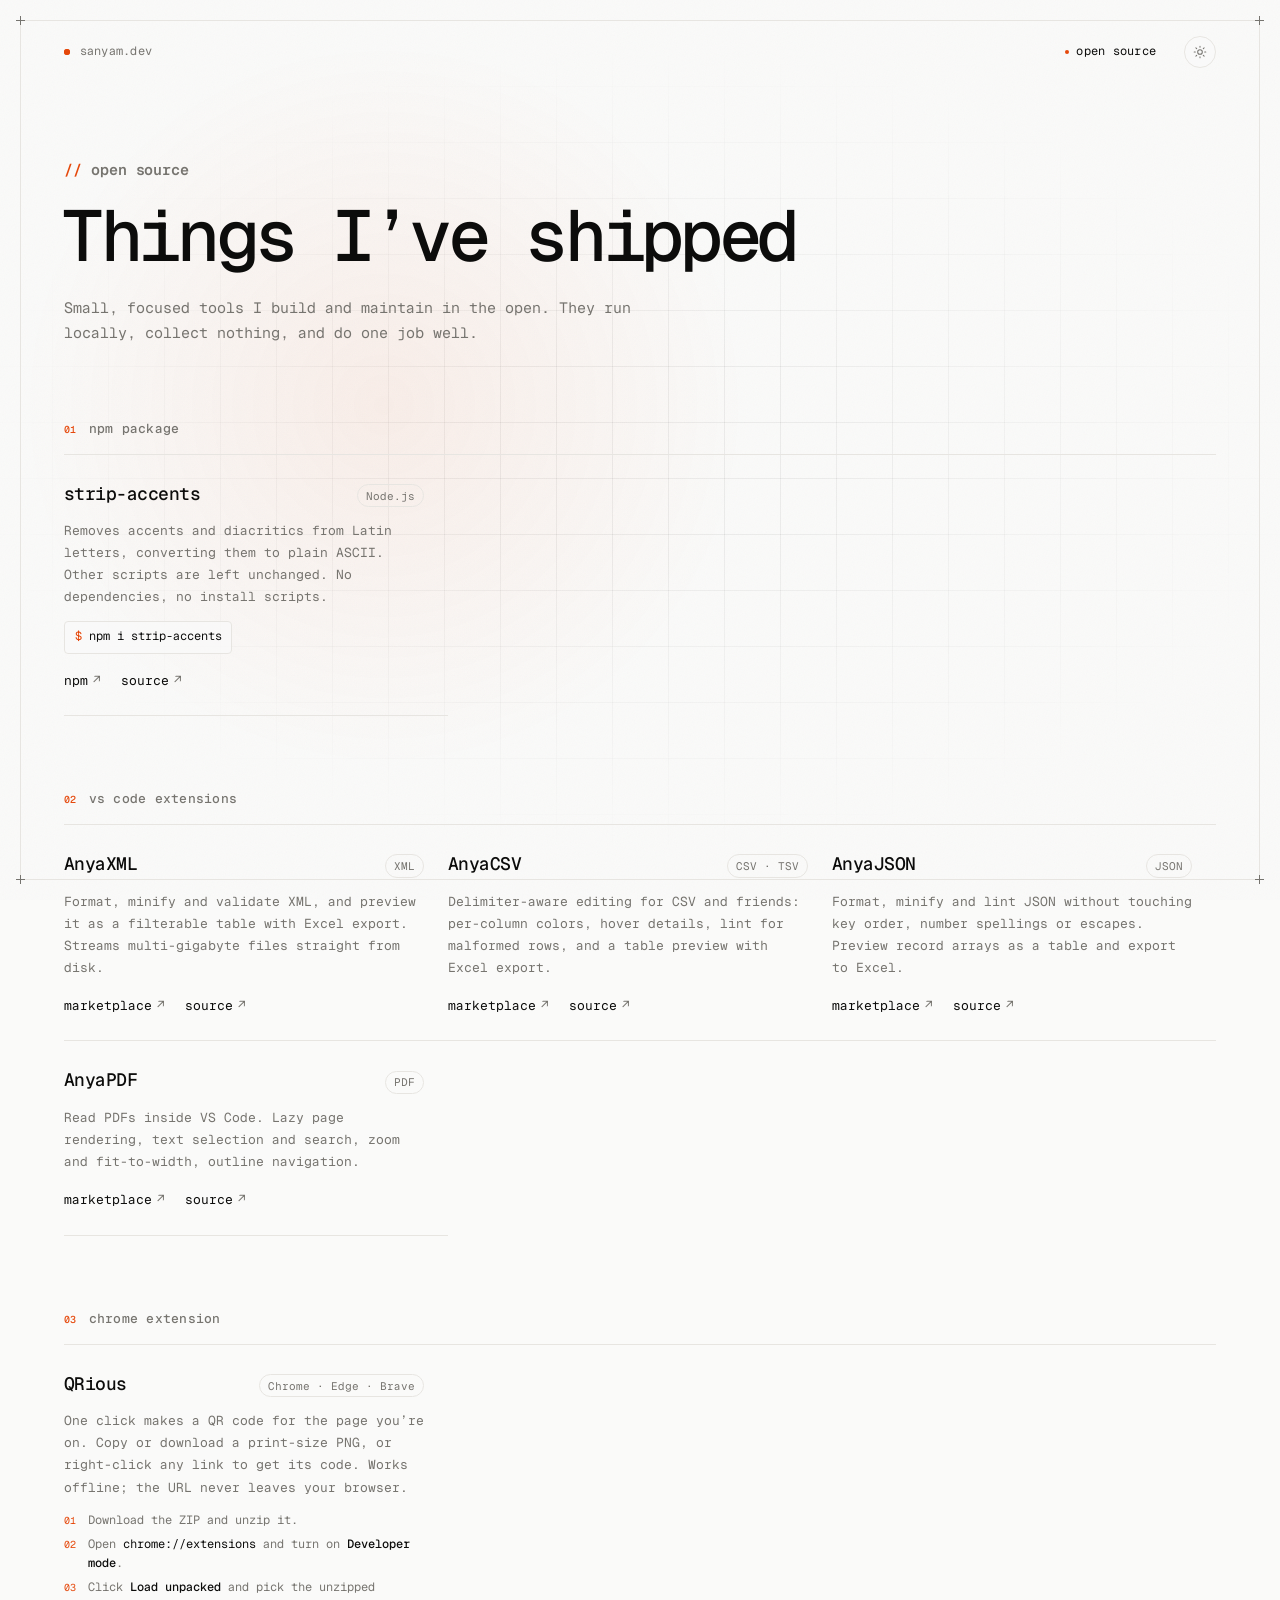
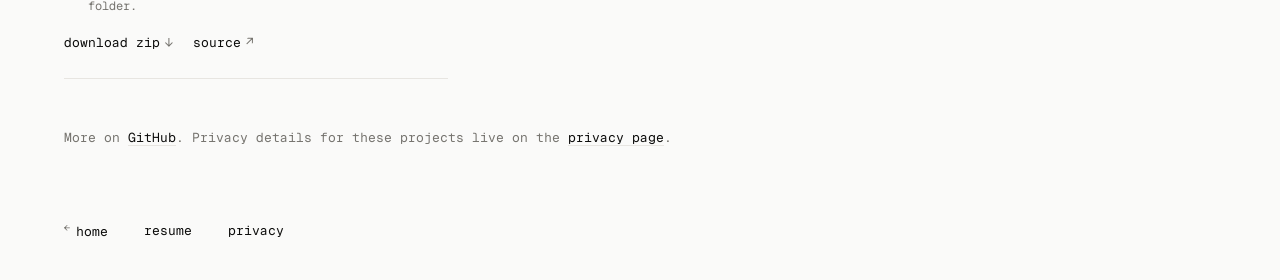
==== open-source/index.html @ a0cbd7ab "feat: enhance meta tags for improved SEO and social sharing across multiple pages" ====
<!doctype html>
<html lang="en">

<head>
  <meta charset="utf-8" />
  <meta name="viewport" content="width=device-width, initial-scale=1" />
  <title>Open Source | Sañyam Kumar</title>
  <meta name="description" content="Open-source projects by Sañyam Kumar: an npm package, VS Code extensions, and a Chrome extension." />
  <meta name="color-scheme" content="light dark" />
  <meta name="theme-color" content="#fafaf9" media="(prefers-color-scheme: light)" />
  <meta name="theme-color" content="#0a0a0a" media="(prefers-color-scheme: dark)" />
  <link rel="canonical" href="https://sanyam.dev/open-source/" />
  <meta property="og:type" content="website" />
  <meta property="og:site_name" content="Sañyam Kumar" />
  <meta property="og:locale" content="en_CA" />
  <meta property="og:title" content="Open Source — Sañyam Kumar" />
  <meta property="og:description" content="An npm package, VS Code extensions, and a Chrome extension." />
  <meta property="og:url" content="https://sanyam.dev/open-source/" />
  <meta property="og:image" content="https://sanyam.dev/meta.jpg" />
  <meta property="og:image:type" content="image/jpeg" />
  <meta property="og:image:width" content="1200" />
  <meta property="og:image:height" content="1200" />
  <meta property="og:image:alt" content="Sañyam Kumar — Lead Software Engineer, sanyam.dev" />
  <meta name="twitter:card" content="summary" />
  <meta name="twitter:title" content="Open Source — Sañyam Kumar" />
  <meta name="twitter:description" content="An npm package, VS Code extensions, and a Chrome extension." />
  <meta name="twitter:image" content="https://sanyam.dev/meta.jpg" />
  <meta name="twitter:image:alt" content="Sañyam Kumar — Lead Software Engineer, sanyam.dev" />
  <link rel="icon" href="../favicon.ico" sizes="any" />
  <link rel="apple-touch-icon" href="../apple-touch-icon.png" />

  <script>
    try {
      var t = localStorage.getItem("theme-preference");
      if (t === "dark" || t === "light") document.documentElement.dataset.theme = t;
    } catch (e) {}
  </script>

  <link rel="preconnect" href="https://fonts.googleapis.com" />
  <link rel="preconnect" href="https://fonts.gstatic.com" crossorigin />
  <link href="https://fonts.googleapis.com/css2?family=Geist+Mono:wght@300..600&display=swap" rel="stylesheet" />
  <link rel="stylesheet" href="../css/main.css" />
</head>

<body class="page">
  <div class="backdrop" aria-hidden="true">
    <div class="grid"></div>
    <div class="glow"></div>
    <div class="grain"></div>
  </div>
  <div class="frame" aria-hidden="true">
    <i></i><i></i><i></i><i></i>
  </div>

  <header class="topbar">
    <a class="mark" href="/" aria-label="sanyam.dev home"><span class="pulse"></span>sanyam.dev</a>
    <div class="topnav">
      <a class="navlink" href="/open-source/" aria-current="page">open source</a>
      <button class="theme-toggle" type="button" aria-label="Toggle dark mode">
        <svg class="icon-sun" viewBox="0 0 24 24" aria-hidden="true">
          <circle cx="12" cy="12" r="4" />
          <path d="M12 2v2M12 20v2M4.93 4.93l1.41 1.41M17.66 17.66l1.41 1.41M2 12h2M20 12h2M4.93 19.07l1.41-1.41M17.66 6.34l1.41-1.41" />
        </svg>
        <svg class="icon-moon" viewBox="0 0 24 24" aria-hidden="true">
          <path d="M21 12.8A9 9 0 1 1 11.2 3a7 7 0 0 0 9.8 9.8z" />
        </svg>
      </button>
    </div>
  </header>

  <main>
    <p class="greeting"><span class="slash">//</span>open source</p>
    <h1>Things I’ve shipped</h1>
    <p class="lede">
      Small, focused tools I build and maintain in the open. They run locally,
      collect nothing, and do one job well.
    </p>

    <section class="group" aria-labelledby="g-npm">
      <h2 id="g-npm"><span class="count">01</span>npm package</h2>
      <ul class="projects">
        <li class="project">
          <div class="head">
            <h3>strip-accents</h3>
            <span class="tag">Node.js</span>
          </div>
          <p>
            Removes accents and diacritics from Latin letters, converting them to
            plain ASCII. Other scripts are left unchanged. No dependencies, no
            install scripts.
          </p>
          <code class="install">npm i strip-accents</code>
          <div class="actions">
            <a href="https://www.npmjs.com/package/strip-accents" target="_blank" rel="noopener noreferrer">npm<span class="arrow" aria-hidden="true">↗</span></a>
            <a href="https://github.com/snymkmr/strip-accents" target="_blank" rel="noopener noreferrer">source<span class="arrow" aria-hidden="true">↗</span></a>
          </div>
        </li>
      </ul>
    </section>

    <section class="group" aria-labelledby="g-vscode">
      <h2 id="g-vscode"><span class="count">02</span>VS Code extensions</h2>
      <ul class="projects">
        <li class="project">
          <div class="head">
            <h3>AnyaXML</h3>
            <span class="tag">XML</span>
          </div>
          <p>
            Format, minify and validate XML, and preview it as a filterable table
            with Excel export. Streams multi-gigabyte files straight from disk.
          </p>
          <div class="actions">
            <a href="https://marketplace.visualstudio.com/items?itemName=Sanyam.anyaxml" target="_blank" rel="noopener noreferrer">marketplace<span class="arrow" aria-hidden="true">↗</span></a>
            <a href="https://github.com/snymkmr/anyaXML" target="_blank" rel="noopener noreferrer">source<span class="arrow" aria-hidden="true">↗</span></a>
          </div>
        </li>
        <li class="project">
          <div class="head">
            <h3>AnyaCSV</h3>
            <span class="tag">CSV · TSV</span>
          </div>
          <p>
            Delimiter-aware editing for CSV and friends: per-column colors, hover
            details, lint for malformed rows, and a table preview with Excel export.
          </p>
          <div class="actions">
            <a href="https://marketplace.visualstudio.com/items?itemName=Sanyam.anyacsv" target="_blank" rel="noopener noreferrer">marketplace<span class="arrow" aria-hidden="true">↗</span></a>
            <a href="https://github.com/snymkmr/anyaCSV" target="_blank" rel="noopener noreferrer">source<span class="arrow" aria-hidden="true">↗</span></a>
          </div>
        </li>
        <li class="project">
          <div class="head">
            <h3>AnyaJSON</h3>
            <span class="tag">JSON</span>
          </div>
          <p>
            Format, minify and lint JSON without touching key order, number
            spellings or escapes. Preview record arrays as a table and export to Excel.
          </p>
          <div class="actions">
            <a href="https://marketplace.visualstudio.com/items?itemName=Sanyam.anyajson" target="_blank" rel="noopener noreferrer">marketplace<span class="arrow" aria-hidden="true">↗</span></a>
            <a href="https://github.com/snymkmr/anyaJSON" target="_blank" rel="noopener noreferrer">source<span class="arrow" aria-hidden="true">↗</span></a>
          </div>
        </li>
        <li class="project">
          <div class="head">
            <h3>AnyaPDF</h3>
            <span class="tag">PDF</span>
          </div>
          <p>
            Read PDFs inside VS Code. Lazy page rendering, text selection and
            search, zoom and fit-to-width, outline navigation.
          </p>
          <div class="actions">
            <a href="https://marketplace.visualstudio.com/items?itemName=Sanyam.anyapdf" target="_blank" rel="noopener noreferrer">marketplace<span class="arrow" aria-hidden="true">↗</span></a>
            <a href="https://github.com/snymkmr/anyaPDF" target="_blank" rel="noopener noreferrer">source<span class="arrow" aria-hidden="true">↗</span></a>
          </div>
        </li>
      </ul>
    </section>

    <section class="group" aria-labelledby="g-chrome">
      <h2 id="g-chrome"><span class="count">03</span>Chrome extension</h2>
      <ul class="projects">
        <li class="project">
          <div class="head">
            <h3>QRious</h3>
            <span class="tag">Chrome · Edge · Brave</span>
          </div>
          <p>
            One click makes a QR code for the page you’re on. Copy or download a
            print-size PNG, or right-click any link to get its code. Works offline;
            the URL never leaves your browser.
          </p>
          <ol class="steps" aria-label="Install">
            <li>Download the ZIP and unzip it.</li>
            <li>Open <code>chrome://extensions</code> and turn on <strong>Developer mode</strong>.</li>
            <li>Click <strong>Load unpacked</strong> and pick the unzipped folder.</li>
          </ol>
          <div class="actions">
            <a href="https://github.com/snymkmr/QRious/archive/refs/heads/main.zip">download zip<span class="arrow" aria-hidden="true">↓</span></a>
            <a href="https://github.com/snymkmr/QRious" target="_blank" rel="noopener noreferrer">source<span class="arrow" aria-hidden="true">↗</span></a>
          </div>
        </li>
      </ul>
    </section>

    <p class="note">
      More on <a href="https://github.com/snymkmr" target="_blank" rel="noopener noreferrer">GitHub</a>.
      Privacy details for these projects live on the <a href="/privacy/">privacy page</a>.
    </p>
  </main>

  <footer class="footer">
    <nav class="links" aria-label="Site">
      <a href="/"><sup>←</sup>home</a>
      <a href="/resume/">resume</a>
      <a href="/privacy/">privacy</a>
    </nav>
  </footer>

  <script src="../script.js"></script>
</body>

</html>
---- css/main.css ----
/* Tokens ****************************** */

:root {
  --bg: #fafaf9;
  --text: #0c0c0b;
  --muted: #76746f;
  --faint: #e7e5e1;
  --line: rgba(12, 12, 11, 0.06);
  --accent: #e5480b;
  --glow: rgba(229, 72, 11, 0.07);
  --grain-opacity: 0.035;

  --sans: "Geist", system-ui, -apple-system, "Segoe UI", sans-serif;
  --mono: "Geist Mono", ui-monospace, SFMono-Regular, Menlo, monospace;

  --measure: 72rem;
  --gutter: clamp(1.5rem, 5vw, 3.5rem);

  color-scheme: light;
}

@media (prefers-color-scheme: dark) {
  :root:not([data-theme="light"]) {
    --bg: #0a0a0a;
    --text: #ededeb;
    --muted: #7d7b77;
    --faint: #222220;
    --line: rgba(237, 237, 235, 0.045);
    --accent: #ff7038;
    --glow: rgba(255, 112, 56, 0.075);
    --grain-opacity: 0.05;
    color-scheme: dark;
  }
}

:root[data-theme="dark"] {
  --bg: #0a0a0a;
  --text: #ededeb;
  --muted: #7d7b77;
  --faint: #222220;
  --line: rgba(237, 237, 235, 0.045);
  --accent: #ff7038;
  --glow: rgba(255, 112, 56, 0.075);
  --grain-opacity: 0.05;
  color-scheme: dark;
}

/* Base ****************************** */

*,
*::before,
*::after {
  box-sizing: border-box;
}

body,
h1,
h2,
p,
ul {
  margin: 0;
  padding: 0;
}

ul {
  list-style: none;
}

html {
  -webkit-text-size-adjust: 100%;
}

body {
  min-height: 100vh;
  min-height: 100dvh;
  display: flex;
  flex-direction: column;
  background: var(--bg);
  color: var(--text);
  font-family: var(--mono);
  font-size: 0.9375rem;
  font-weight: 400;
  line-height: 1.65;
  font-feature-settings: "ss01", "zero";
  -webkit-font-smoothing: antialiased;
  -moz-osx-font-smoothing: grayscale;
  text-rendering: optimizeLegibility;
  transition: background-color 0.4s ease, color 0.4s ease;
}

::selection {
  background: var(--accent);
  color: var(--bg);
}

a {
  color: inherit;
  text-decoration: none;
}

a:focus-visible,
button:focus-visible {
  outline: 1px solid var(--accent);
  outline-offset: 4px;
  border-radius: 2px;
}

.topbar,
main,
.footer {
  position: relative;
  z-index: 1;
  width: 100%;
  max-width: calc(var(--measure) + 2 * var(--gutter));
  margin-inline: auto;
  padding-inline: var(--gutter);
}

h1 {
  font-family: var(--mono);
  font-weight: 500;
  font-size: clamp(2rem, 6vw, 3rem);
  line-height: 1.1;
  letter-spacing: -0.04em;
}

/* Backdrop ****************************** */

.backdrop {
  position: fixed;
  inset: 0;
  z-index: 0;
  pointer-events: none;
  overflow: hidden;
}

.grid {
  position: absolute;
  inset: 0;
  background-image:
    linear-gradient(var(--line) 1px, transparent 1px),
    linear-gradient(90deg, var(--line) 1px, transparent 1px);
  background-size: 56px 56px;
  background-position: center center;
  -webkit-mask-image: radial-gradient(ellipse 70% 60% at 50% 50%, #000 20%, transparent 75%);
  mask-image: radial-gradient(ellipse 70% 60% at 50% 50%, #000 20%, transparent 75%);
}

.glow {
  position: absolute;
  inset: 0;
  background: radial-gradient(520px circle at var(--mx, 30%) var(--my, 45%), var(--glow), transparent 70%);
  transition: background 0.2s linear;
}

.grain {
  position: absolute;
  inset: -50%;
  opacity: var(--grain-opacity);
  background-image: url("data:image/svg+xml,%3Csvg xmlns='http://www.w3.org/2000/svg' width='160' height='160'%3E%3Cfilter id='n'%3E%3CfeTurbulence type='fractalNoise' baseFrequency='0.9' numOctaves='3' stitchTiles='stitch'/%3E%3C/filter%3E%3Crect width='100%25' height='100%25' filter='url(%23n)'/%3E%3C/svg%3E");
}

/* Corner frame */
.frame {
  position: fixed;
  inset: clamp(0.75rem, 2vw, 1.25rem);
  z-index: 0;
  pointer-events: none;
  border: 1px solid var(--faint);
  transition: border-color 0.4s ease;
}

.frame i {
  position: absolute;
  width: 9px;
  height: 9px;
}

.frame i::before,
.frame i::after {
  content: "";
  position: absolute;
  background: var(--muted);
}

.frame i::before {
  left: 4px;
  top: 0;
  width: 1px;
  height: 9px;
}

.frame i::after {
  top: 4px;
  left: 0;
  width: 9px;
  height: 1px;
}

.frame i:nth-child(1) { top: -5px; left: -5px; }
.frame i:nth-child(2) { top: -5px; right: -5px; }
.frame i:nth-child(3) { bottom: -5px; left: -5px; }
.frame i:nth-child(4) { bottom: -5px; right: -5px; }

/* Top bar ****************************** */

.topbar {
  display: flex;
  justify-content: space-between;
  align-items: center;
  padding-block: clamp(1.75rem, 4vh, 2.75rem) 0;
}

.mark {
  display: inline-flex;
  align-items: center;
  gap: 0.6rem;
  font-size: 0.75rem;
  letter-spacing: 0.02em;
  color: var(--muted);
  transition: color 0.2s ease;
}

.mark:hover {
  color: var(--text);
}

.pulse {
  position: relative;
  width: 6px;
  height: 6px;
  border-radius: 50%;
  background: var(--accent);
}

.pulse::after {
  content: "";
  position: absolute;
  inset: 0;
  border-radius: 50%;
  background: var(--accent);
  animation: pulse 2.4s ease-out infinite;
}

@keyframes pulse {
  from { transform: scale(1); opacity: 0.6; }
  to { transform: scale(3.2); opacity: 0; }
}

.theme-toggle {
  display: grid;
  place-items: center;
  width: 2rem;
  height: 2rem;
  padding: 0;
  border: 1px solid var(--faint);
  border-radius: 999px;
  background: color-mix(in srgb, var(--bg) 70%, transparent);
  -webkit-backdrop-filter: blur(6px);
  backdrop-filter: blur(6px);
  color: var(--muted);
  cursor: pointer;
  transition: color 0.2s ease, border-color 0.2s ease;
}

.theme-toggle:hover {
  color: var(--text);
  border-color: var(--muted);
}

.theme-toggle svg {
  grid-area: 1 / 1;
  width: 0.875rem;
  height: 0.875rem;
  fill: none;
  stroke: currentColor;
  stroke-width: 1.75;
  stroke-linecap: round;
  stroke-linejoin: round;
  transition: opacity 0.3s ease, transform 0.5s cubic-bezier(0.2, 0.8, 0.2, 1);
}

.icon-moon {
  opacity: 0;
  transform: rotate(-90deg) scale(0.6);
}

:root[data-theme="dark"] .icon-sun {
  opacity: 0;
  transform: rotate(90deg) scale(0.6);
}

:root[data-theme="dark"] .icon-moon {
  opacity: 1;
  transform: none;
}

@media (prefers-color-scheme: dark) {
  :root:not([data-theme="light"]) .icon-sun {
    opacity: 0;
    transform: rotate(90deg) scale(0.6);
  }

  :root:not([data-theme="light"]) .icon-moon {
    opacity: 1;
    transform: none;
  }
}

/* Home: one screen, no scroll ****************************** */

.home {
  height: 100vh;
  height: 100dvh;
  overflow: hidden;
}

.home main {
  flex: 1;
  min-height: 0;
  display: flex;
  flex-direction: column;
  justify-content: center;
}

.greeting {
  display: flex;
  gap: 0.6rem;
  min-height: 1.65em;
  margin-bottom: clamp(0.75rem, 2.5vh, 1.5rem);
  font-size: clamp(1.125rem, 2.6vh, 1.5rem);
  font-weight: 600;
  letter-spacing: -0.01em;
  color: var(--muted);
}

.slash {
  color: var(--accent);
}

.home h1 {
  font-size: clamp(2.25rem, min(11.5vw, 14vh), 8.5rem);
  font-weight: 500;
  line-height: 1;
  letter-spacing: -0.065em;
  margin-left: -0.05em;
  white-space: nowrap;
}

/* Terminal cursor that follows the typed greeting */
.caret {
  display: inline-block;
  width: 0.5em;
  height: 0.12em;
  margin-left: 0.12em;
  vertical-align: -0.05em;
  background: var(--accent);
  animation: blink 1.1s steps(1) infinite;
}

/* Solid while typing, blinking while it pauses on a word */
.typing .caret {
  animation: none;
}

@keyframes blink {
  50% { opacity: 0; }
}

.about {
  margin-top: clamp(1.25rem, 4.5vh, 2.5rem);
  max-width: 42rem;
  padding-left: 1.25rem;
  border-left: 1px solid var(--faint);
  font-size: clamp(0.8125rem, 1.6vh, 1.0625rem);
  line-height: 1.75;
  color: var(--muted);
}

.about p + p {
  margin-top: 0.7em;
}

.about .hl {
  color: var(--text);
}

/* Never scroll: script.js shrinks --fit (and the root font size)
   until everything fits the viewport */
.home main {
  overflow: hidden;
  padding-block: 1.75rem;
}

.home .greeting {
  white-space: nowrap;
  font-size: calc(clamp(1.125rem, 2.6vh, 1.5rem) * var(--fit, 1));
}

.home h1 {
  font-size: calc(clamp(2.25rem, min(11.5vw, 14vh), 8.5rem) * var(--fit, 1));
}

.home .about {
  font-size: calc(clamp(0.8125rem, 1.6vh, 1.0625rem) * var(--fit, 1));
}

/* Footer ****************************** */

.footer {
  display: flex;
  justify-content: space-between;
  align-items: flex-end;
  flex-wrap: wrap;
  gap: 1rem 2rem;
  padding-block: 0 clamp(1.75rem, 4vh, 2.75rem);
  font-size: 0.8125rem;
}

.links {
  display: flex;
  flex-wrap: wrap;
  gap: 0.5rem clamp(1rem, 3vw, 2.25rem);
}

.links a {
  position: relative;
  padding-bottom: 2px;
  color: var(--text);
}

.links a::after {
  content: "";
  position: absolute;
  left: 0;
  right: 0;
  bottom: 0;
  height: 1px;
  background: var(--accent);
  transform: scaleX(0);
  transform-origin: right;
  transition: transform 0.35s cubic-bezier(0.2, 0.8, 0.2, 1);
}

.links a:hover::after {
  transform: scaleX(1);
  transform-origin: left;
}

.links sup {
  margin-right: 0.35rem;
  font-size: 0.625rem;
  vertical-align: 0.5em;
  color: var(--muted);
  transition: color 0.2s ease;
}

.links a:hover sup {
  color: var(--accent);
}

.links .arrow {
  display: inline-block;
  margin-left: 0.35rem;
  color: var(--muted);
  transition: color 0.2s ease, transform 0.25s ease;
}

.links a:hover .arrow {
  color: var(--accent);
  transform: translate(2px, -2px);
}

/* Entrance ****************************** */

@media (prefers-reduced-motion: no-preference) {
  .home .topbar,
  .home main > *,
  .home .footer {
    animation: rise 0.9s cubic-bezier(0.16, 1, 0.3, 1) both;
  }

  .home main > :nth-child(1) { animation-delay: 0.05s; }
  .home main > :nth-child(2) { animation-delay: 0.12s; }
  .home main > :nth-child(3) { animation-delay: 0.22s; }
  .home main > :nth-child(4) { animation-delay: 0.28s; }
  .home .footer { animation-delay: 0.38s; }

  .home .frame {
    animation: fade 1.2s ease both;
  }

  @keyframes rise {
    from {
      opacity: 0;
      transform: translateY(12px);
      filter: blur(4px);
    }
  }

  @keyframes fade {
    from { opacity: 0; }
  }
}

@media (prefers-reduced-motion: reduce) {
  *,
  *::before,
  *::after {
    animation: none !important;
    transition: none !important;
  }
}

/* Small screens ****************************** */

@media (max-width: 560px) {
  .home main {
    padding-block: 1.25rem;
  }

  .home .greeting {
    font-size: calc(1.125rem * var(--fit, 1));
  }

  .home h1 {
    font-size: calc(12.6vw * var(--fit, 1));
    letter-spacing: -0.07em;
  }

  /* Phones get the essentials: who you are + toolkit */
  .home .about {
    margin-top: 1.25rem;
    padding-left: 0;
    border-left: 0;
    font-size: calc(0.9375rem * var(--fit, 1));
    line-height: 1.6;
    color: color-mix(in srgb, var(--text) 64%, var(--bg));
  }

  .home .about p:nth-child(2),
  .home .about p:nth-child(4) {
    display: none;
  }

  /* Links: socials in a tidy grid, open source + resume pinned
     on their own row at the very bottom */
  .footer {
    display: flex;
    flex-direction: column;
    align-items: stretch;
    flex-shrink: 0;
    gap: 0;
    padding-top: 0.5rem;
    border-top: 1px solid var(--faint);
    margin-inline: var(--gutter);
    width: auto;
    padding-inline: 0;
    font-size: 0.875rem;
  }

  .footer .links {
    display: grid;
    grid-template-columns: repeat(3, 1fr);
    gap: 0;
  }

  .footer .links + .links {
    grid-template-columns: repeat(2, 1fr);
    margin-top: 0.25rem;
    border-top: 1px solid var(--faint);
  }

  .footer .links a {
    display: flex;
    align-items: center;
    min-height: 2.75rem;
    padding-bottom: 0;
  }

  .footer .links a::after {
    bottom: 0.6rem;
  }
  .theme-toggle {
    width: 2.75rem;
    height: 2.75rem;
  }
}

/* Short screens (e.g. phone in landscape): first paragraph only */
@media (max-height: 520px) {
  .home .about p:not(:first-child) {
    display: none;
  }
}

/* Top nav ****************************** */

.topnav {
  display: flex;
  align-items: center;
  gap: clamp(1rem, 3vw, 1.75rem);
}

.navlink {
  position: relative;
  font-size: 0.75rem;
  letter-spacing: 0.02em;
  color: var(--muted);
  transition: color 0.2s ease;
}

.navlink:hover,
.navlink[aria-current="page"] {
  color: var(--text);
}

.navlink[aria-current="page"]::before {
  content: "";
  position: absolute;
  left: -0.7rem;
  top: 50%;
  width: 4px;
  height: 4px;
  margin-top: -2px;
  border-radius: 50%;
  background: var(--accent);
}

/* Inner pages (open source, privacy) ****************************** */

.page main {
  flex: 1;
  padding-block: clamp(3rem, 10vh, 6rem) clamp(3rem, 8vh, 5rem);
}

.page .greeting {
  margin-bottom: 1rem;
  font-size: 0.9375rem;
}

.page h1 {
  font-size: clamp(2.25rem, 7vw, 4.5rem);
  line-height: 1.02;
  letter-spacing: -0.06em;
  margin-left: -0.04em;
}

.lede {
  max-width: 38rem;
  margin-top: 1.5rem;
  color: var(--muted);
}

.group {
  margin-top: clamp(3rem, 8vh, 4.5rem);
}

.group h2 {
  display: flex;
  align-items: baseline;
  gap: 0.75rem;
  padding-bottom: 0.9rem;
  border-bottom: 1px solid var(--faint);
  font-size: 0.8125rem;
  font-weight: 500;
  letter-spacing: 0.02em;
  text-transform: lowercase;
  color: var(--muted);
}

.group .count {
  font-size: 0.625rem;
  color: var(--accent);
}

.projects {
  display: grid;
  grid-template-columns: repeat(auto-fill, minmax(min(100%, 19rem), 1fr));
}

.project {
  display: flex;
  flex-direction: column;
  gap: 0.75rem;
  padding: 1.5rem 1.5rem 1.5rem 0;
  border-bottom: 1px solid var(--faint);
}

.project .head {
  display: flex;
  align-items: baseline;
  justify-content: space-between;
  gap: 1rem;
}

.project h3 {
  margin: 0;
  font-size: 1.125rem;
  font-weight: 500;
  letter-spacing: -0.03em;
}

.tag {
  flex-shrink: 0;
  padding: 0.1rem 0.5rem;
  border: 1px solid var(--faint);
  border-radius: 999px;
  font-size: 0.6875rem;
  color: var(--muted);
}

.project p {
  font-size: 0.8125rem;
  line-height: 1.7;
  color: var(--muted);
}

.install {
  align-self: flex-start;
  padding: 0.35rem 0.6rem;
  border: 1px solid var(--faint);
  border-radius: 4px;
  background: color-mix(in srgb, var(--bg) 70%, transparent);
  font-family: var(--mono);
  font-size: 0.75rem;
  color: var(--text);
  user-select: all;
}

.install::before {
  content: "$ ";
  color: var(--accent);
}

.steps {
  margin: 0;
  padding: 0;
  list-style: none;
  counter-reset: step;
  font-size: 0.75rem;
  line-height: 1.6;
  color: var(--muted);
}

.steps li {
  position: relative;
  padding-left: 1.5rem;
  counter-increment: step;
}

.steps li + li {
  margin-top: 0.3rem;
}

.steps li::before {
  content: counter(step, decimal-leading-zero);
  position: absolute;
  left: 0;
  font-size: 0.625rem;
  line-height: 1.95;
  color: var(--accent);
}

.steps code {
  font-family: var(--mono);
  color: var(--text);
  user-select: all;
}

.steps strong {
  font-weight: 500;
  color: var(--text);
}

.actions {
  display: flex;
  flex-wrap: wrap;
  gap: 0.5rem 1.25rem;
  margin-top: auto;
  padding-top: 0.25rem;
  font-size: 0.8125rem;
}

.actions a,
.note a {
  color: var(--text);
  transition: color 0.2s ease;
}

.actions a:hover,
.note a:hover {
  color: var(--accent);
}

.actions .arrow {
  display: inline-block;
  margin-left: 0.3rem;
  color: var(--muted);
  transition: color 0.2s ease, transform 0.25s ease;
}

.actions a:hover .arrow {
  color: var(--accent);
  transform: translate(2px, -2px);
}

.note {
  margin-top: 3rem;
  font-size: 0.8125rem;
  color: var(--muted);
}

.note a {
  text-decoration: underline;
  text-decoration-color: var(--faint);
  text-underline-offset: 3px;
}

.page .greeting .sep {
  color: var(--faint);
}

/* Privacy: short-version panel, prose and callout */
.tldr {
  position: relative;
  max-width: 46rem;
  margin-top: clamp(2.5rem, 6vh, 3.5rem);
  padding: 1.5rem 1.5rem 1.25rem;
  border: 1px solid var(--faint);
  border-radius: 6px;
  background: color-mix(in srgb, var(--bg) 75%, transparent);
  -webkit-backdrop-filter: blur(6px);
  backdrop-filter: blur(6px);
}

.tldr::before {
  content: "";
  position: absolute;
  left: -1px;
  top: 1.5rem;
  bottom: 1.5rem;
  width: 2px;
  background: var(--accent);
}

.tldr-label {
  margin-bottom: 0.75rem;
  font-size: 0.6875rem;
  font-weight: 500;
  letter-spacing: 0.08em;
  text-transform: uppercase;
  color: var(--accent);
}

.tldr p {
  font-size: 0.875rem;
  line-height: 1.75;
}

.promises {
  display: flex;
  flex-wrap: wrap;
  gap: 0.5rem;
  margin-top: 1.25rem;
}

.promises li {
  padding: 0.15rem 0.6rem;
  border: 1px solid var(--faint);
  border-radius: 999px;
  font-size: 0.6875rem;
  color: var(--muted);
}

.promises li::before {
  content: "✓ ";
  color: var(--accent);
}

.prose {
  max-width: 46rem;
  padding-top: 1.25rem;
  font-size: 0.875rem;
  line-height: 1.75;
  color: var(--muted);
}

.prose a {
  color: var(--text);
  text-decoration: underline;
  text-decoration-color: var(--accent);
  text-underline-offset: 3px;
  transition: color 0.2s ease;
}

.prose a:hover {
  color: var(--accent);
}

.callout {
  margin-top: 1.5rem;
  padding-left: 1rem;
  border-left: 1px solid var(--faint);
  font-size: 0.8125rem;
  color: var(--muted);
}

.callout strong {
  font-weight: 500;
  color: var(--text);
}

@media (prefers-reduced-motion: no-preference) {
  .page .topbar,
  .page main > * {
    animation: rise 0.9s cubic-bezier(0.16, 1, 0.3, 1) both;
  }

  .page main > :nth-child(2) { animation-delay: 0.06s; }
  .page main > :nth-child(3) { animation-delay: 0.12s; }
  .page main > :nth-child(n + 4) { animation-delay: 0.2s; }
}

@media (max-width: 560px) {
  .project {
    padding-right: 0;
  }

  .page .footer {
    margin-top: 1rem;
  }
}

/* Print (inner pages) ****************************** */

@media print {
  @page {
    margin: 16mm 18mm;
  }

  /* Always print in light ink on white, whatever theme is active */
  :root,
  :root[data-theme="dark"],
  :root:not([data-theme="light"]) {
    --bg: #fff;
    --text: #000;
    --muted: #444;
    --faint: #ccc;
    --accent: #000;
    color-scheme: light;
  }

  *,
  *::before,
  *::after {
    animation: none !important;
    transition: none !important;
    box-shadow: none !important;
  }

  .page {
    display: block;
    min-height: 0;
    background: #fff;
    color: #000;
    font-size: 10pt;
    line-height: 1.5;
  }

  /* Screen-only chrome */
  .page .backdrop,
  .page .frame,
  .page .topnav,
  .page .footer {
    display: none !important;
  }

  .page .topbar,
  .page main {
    max-width: none;
    padding-inline: 0;
  }

  .page .topbar {
    padding-block: 0 6pt;
  }

  .page .pulse {
    display: none;
  }

  /* Keep the sanyam.dev mark so the printout shows where it came from */
  .page .mark {
    font-size: 8pt;
    color: #444;
  }

  .page main {
    padding-block: 12pt 0;
  }

  .page .greeting {
    margin-bottom: 4pt;
    font-size: 9pt;
  }

  .page h1 {
    font-size: 24pt;
  }

  .page .lede,
  .page .prose,
  .page .project p,
  .page .callout,
  .page .note {
    color: #222;
  }

  .page .lede {
    margin-top: 8pt;
  }

  .group {
    margin-top: 18pt;
  }

  .group h2 {
    padding-bottom: 4pt;
    break-after: avoid;
    page-break-after: avoid;
  }

  .projects {
    grid-template-columns: 1fr 1fr;
  }

  .project {
    padding: 10pt 12pt 10pt 0;
    break-inside: avoid;
    page-break-inside: avoid;
  }

  .project h3 {
    font-size: 11pt;
  }

  .project p,
  .prose,
  .tldr p {
    font-size: 9.5pt;
    line-height: 1.55;
  }

  .tldr {
    margin-top: 16pt;
    padding: 10pt 12pt;
    max-width: none;
    background: none;
    -webkit-backdrop-filter: none;
    backdrop-filter: none;
    break-inside: avoid;
    page-break-inside: avoid;
  }

  .tldr::before {
    display: none;
  }

  .tldr-label {
    color: #000;
  }

  .prose {
    max-width: none;
    padding-top: 8pt;
  }

  .install {
    background: none;
  }

  /* Links: no hover arrows, and print the address after external ones */
  .page .arrow {
    display: none;
  }

  .page main a {
    color: #000;
    text-decoration: none;
  }

  .page .actions a[href^="http"]::after,
  .page .note a[href^="http"]::after {
    content: " (" attr(href) ")";
    font-size: 8pt;
    color: #444;
    word-break: break-all;
  }

  .actions {
    font-size: 8.5pt;
  }
}

/* Utilities ****************************** */

.sr-only {
  position: absolute;
  width: 1px;
  height: 1px;
  overflow: hidden;
  clip: rect(0 0 0 0);
  white-space: nowrap;
}
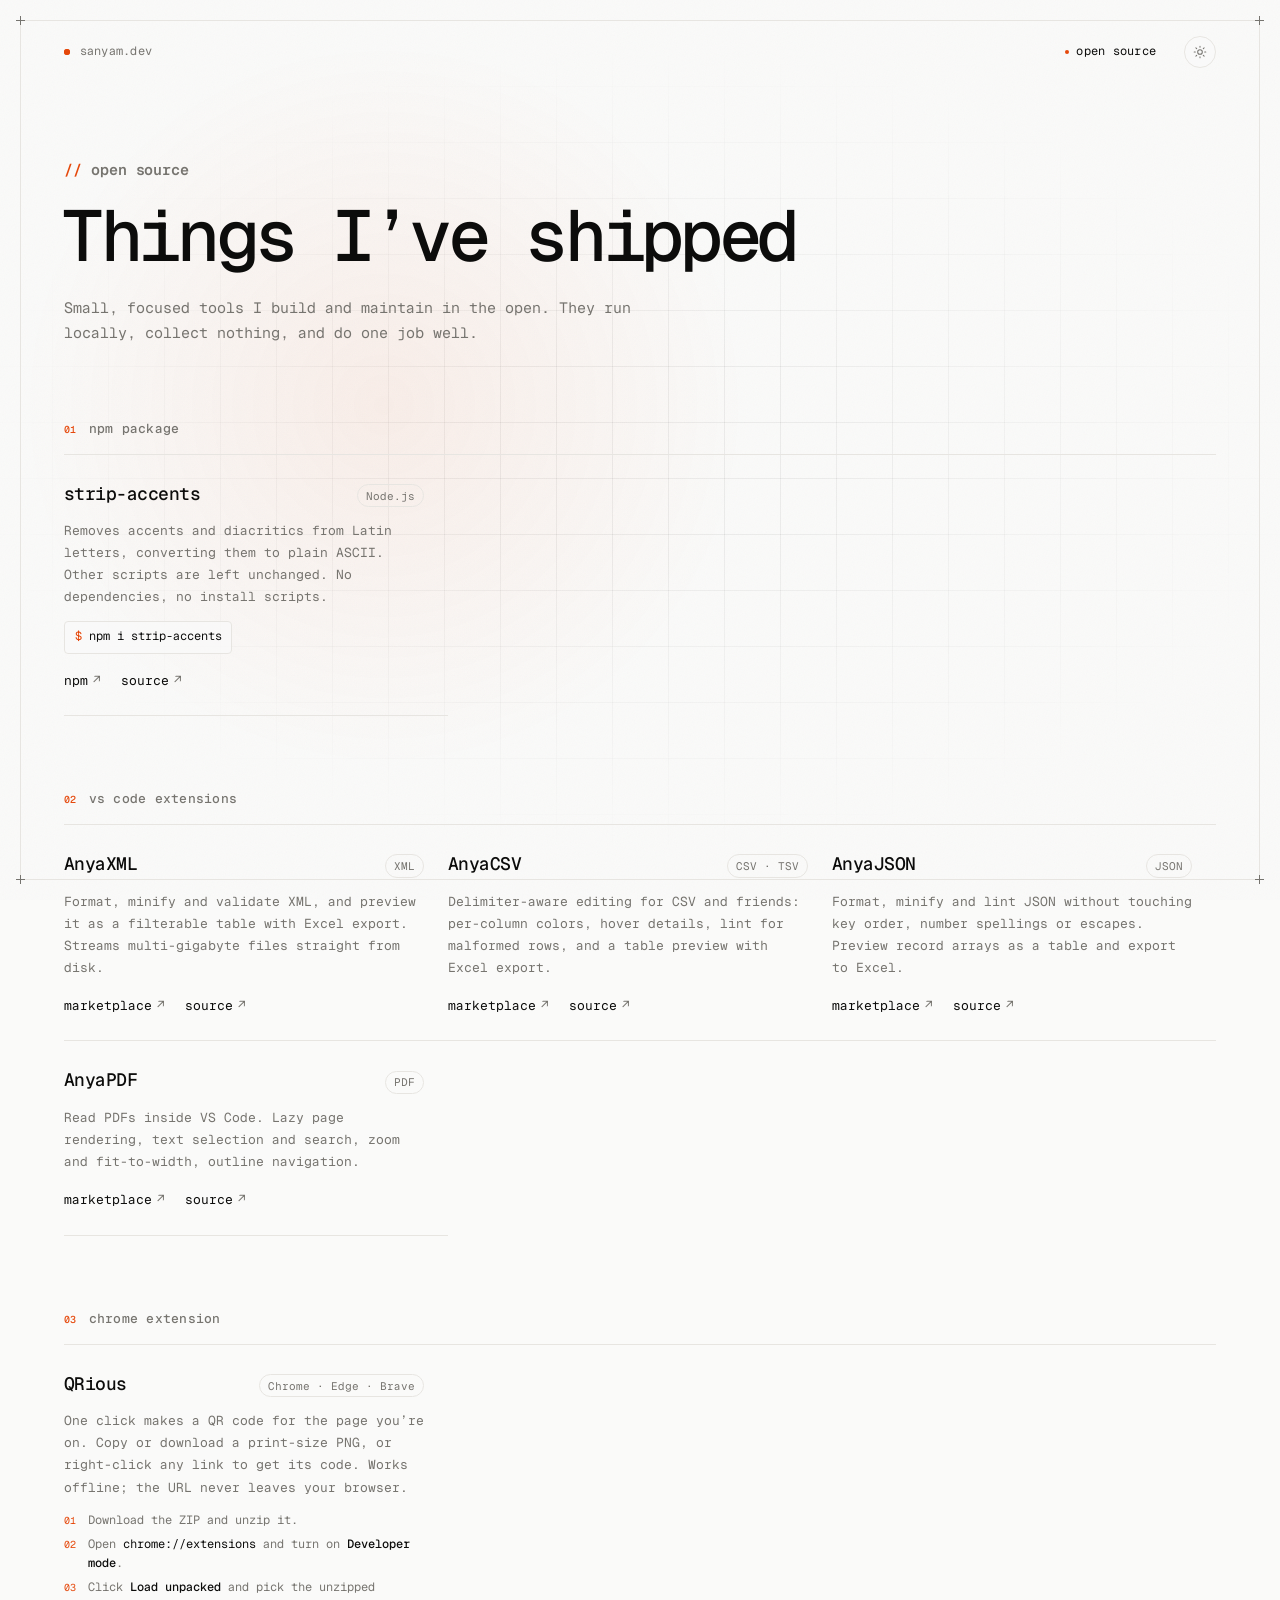
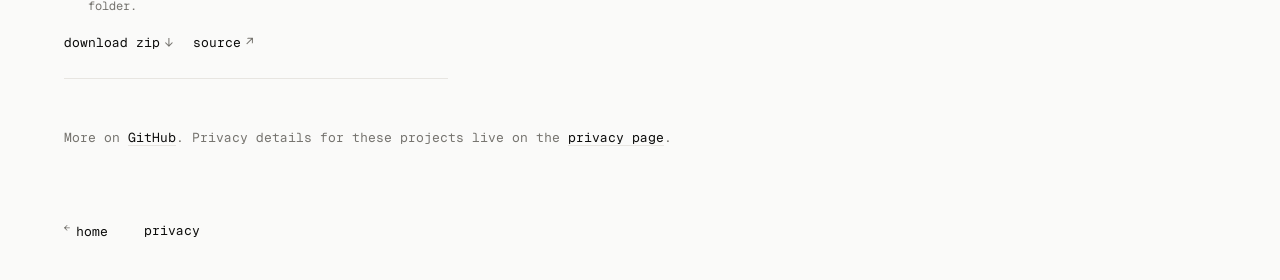
==== commit 81d8a10e: "fix: remove résumé links from multiple pages for consistency" ====
--- a/open-source/index.html
+++ b/open-source/index.html
@@ -195,7 +195,6 @@
   <footer class="footer">
     <nav class="links" aria-label="Site">
       <a href="/"><sup>←</sup>home</a>
-      <a href="/resume/">resume</a>
       <a href="/privacy/">privacy</a>
     </nav>
   </footer>
--- a/css/main.css
+++ b/css/main.css
@@ -543,8 +543,8 @@
     display: none;
   }
 
-  /* Links: socials in a tidy grid, open source + resume pinned
-     on their own row at the very bottom */
+  /* Links: socials in a tidy grid, open source pinned
+     on its own row at the very bottom */
   .footer {
     display: flex;
     flex-direction: column;
@@ -574,6 +574,7 @@
   .footer .links a {
     display: flex;
     align-items: center;
+    justify-self: start;
     min-height: 2.75rem;
     padding-bottom: 0;
   }
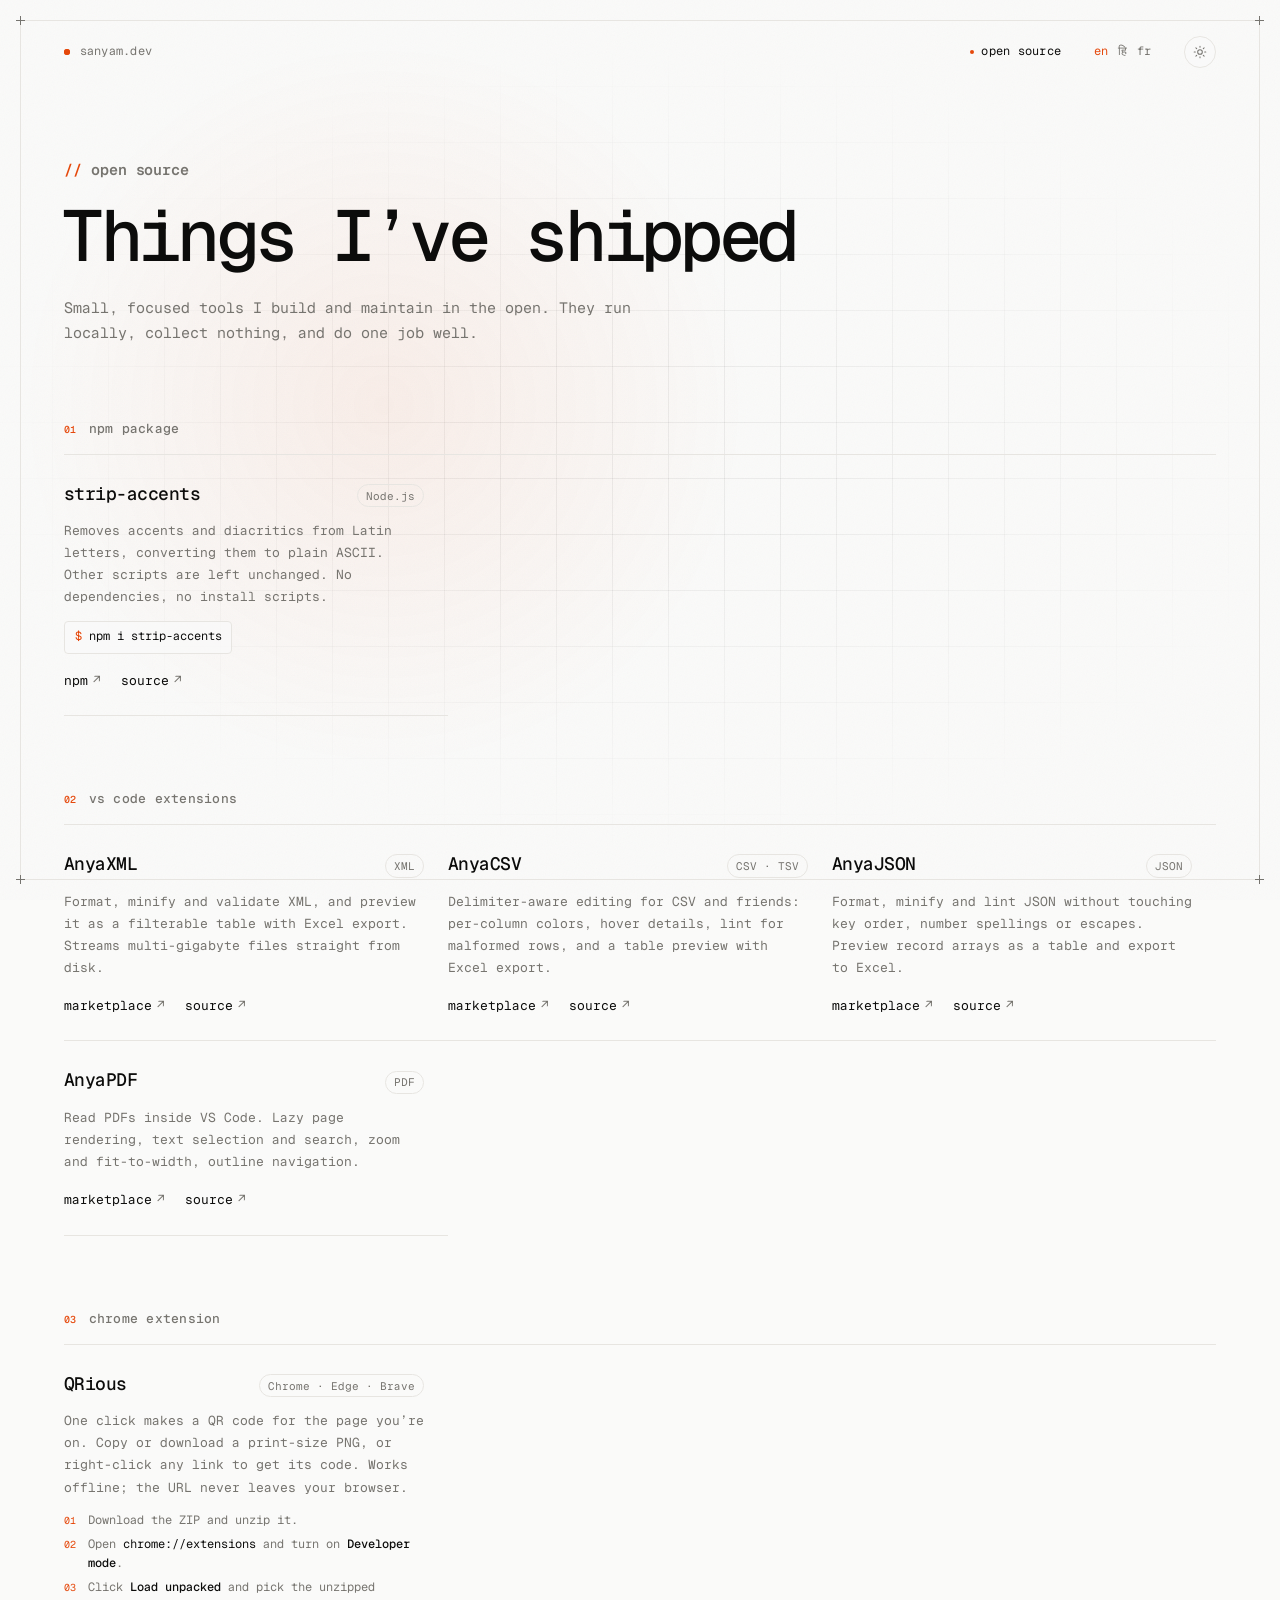
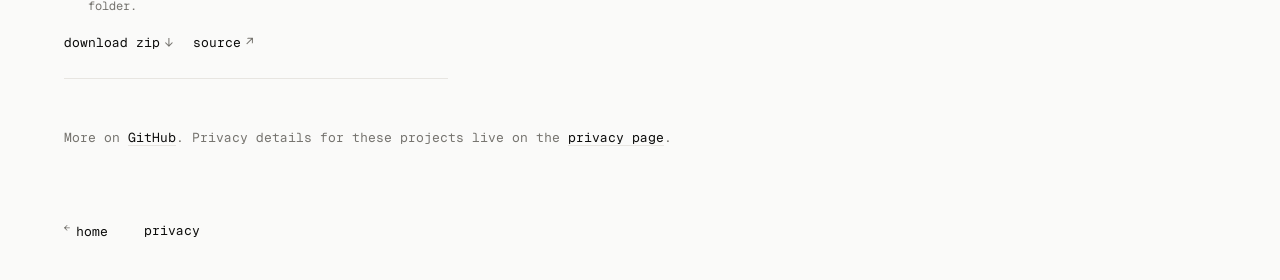
==== commit af7c2359: "feat: add Hindi and French versions of home, open source, privacy and 404 - /hi/ and /fr/ copies of " ====
--- a/open-source/index.html
+++ b/open-source/index.html
@@ -10,9 +10,15 @@
   <meta name="theme-color" content="#fafaf9" media="(prefers-color-scheme: light)" />
   <meta name="theme-color" content="#0a0a0a" media="(prefers-color-scheme: dark)" />
   <link rel="canonical" href="https://sanyam.dev/open-source/" />
+  <link rel="alternate" hreflang="en" href="https://sanyam.dev/open-source/" />
+  <link rel="alternate" hreflang="hi" href="https://sanyam.dev/hi/open-source/" />
+  <link rel="alternate" hreflang="fr" href="https://sanyam.dev/fr/open-source/" />
+  <link rel="alternate" hreflang="x-default" href="https://sanyam.dev/open-source/" />
   <meta property="og:type" content="website" />
   <meta property="og:site_name" content="Sañyam Kumar" />
   <meta property="og:locale" content="en_CA" />
+  <meta property="og:locale:alternate" content="hi_IN" />
+  <meta property="og:locale:alternate" content="fr_CA" />
   <meta property="og:title" content="Open Source — Sañyam Kumar" />
   <meta property="og:description" content="An npm package, VS Code extensions, and a Chrome extension." />
   <meta property="og:url" content="https://sanyam.dev/open-source/" />
@@ -56,6 +62,11 @@
     <a class="mark" href="/" aria-label="sanyam.dev home"><span class="pulse"></span>sanyam.dev</a>
     <div class="topnav">
       <a class="navlink" href="/open-source/" aria-current="page">open source</a>
+      <nav class="langs" aria-label="Language">
+        <a href="/open-source/" lang="en" hreflang="en" aria-label="English" aria-current="true">en</a>
+        <a href="/hi/open-source/" lang="hi" hreflang="hi" aria-label="हिन्दी">हि</a>
+        <a href="/fr/open-source/" lang="fr" hreflang="fr" aria-label="Français">fr</a>
+      </nav>
       <button class="theme-toggle" type="button" aria-label="Toggle dark mode">
         <svg class="icon-sun" viewBox="0 0 24 24" aria-hidden="true">
           <circle cx="12" cy="12" r="4" />
--- a/css/main.css
+++ b/css/main.css
@@ -628,6 +628,57 @@
   background: var(--accent);
 }
 
+/* Language switcher (en · हि · fr) */
+.langs {
+  display: flex;
+  align-items: center;
+  font-size: 0.75rem;
+  letter-spacing: 0.02em;
+}
+
+.langs a {
+  padding: 0.25rem 0.3rem;
+  color: var(--muted);
+  transition: color 0.2s ease;
+}
+
+.langs a:hover {
+  color: var(--text);
+}
+
+.langs a[aria-current="true"] {
+  color: var(--accent);
+}
+
+/* Hindi: Geist Mono has no Devanagari, so pair it with Noto Sans Devanagari
+   (loaded on the Hindi pages and the 404). Devanagari also breaks apart
+   when letter-spaced. */
+:lang(hi) {
+  --mono: "Geist Mono", "Noto Sans Devanagari", ui-monospace, SFMono-Regular, Menlo, monospace;
+  font-family: var(--mono);
+}
+
+html:lang(hi) body * {
+  letter-spacing: 0;
+}
+
+/* Narrow phones: the page heading already names the page */
+@media (max-width: 420px) {
+  .topnav .navlink {
+    display: none;
+  }
+
+  .langs a {
+    padding: 0.6rem 0.3rem;
+  }
+}
+
+@media print {
+  .langs {
+    display: none;
+  }
+}
+
 /* Inner pages (open source, privacy) ****************************** */
 
 .page main {
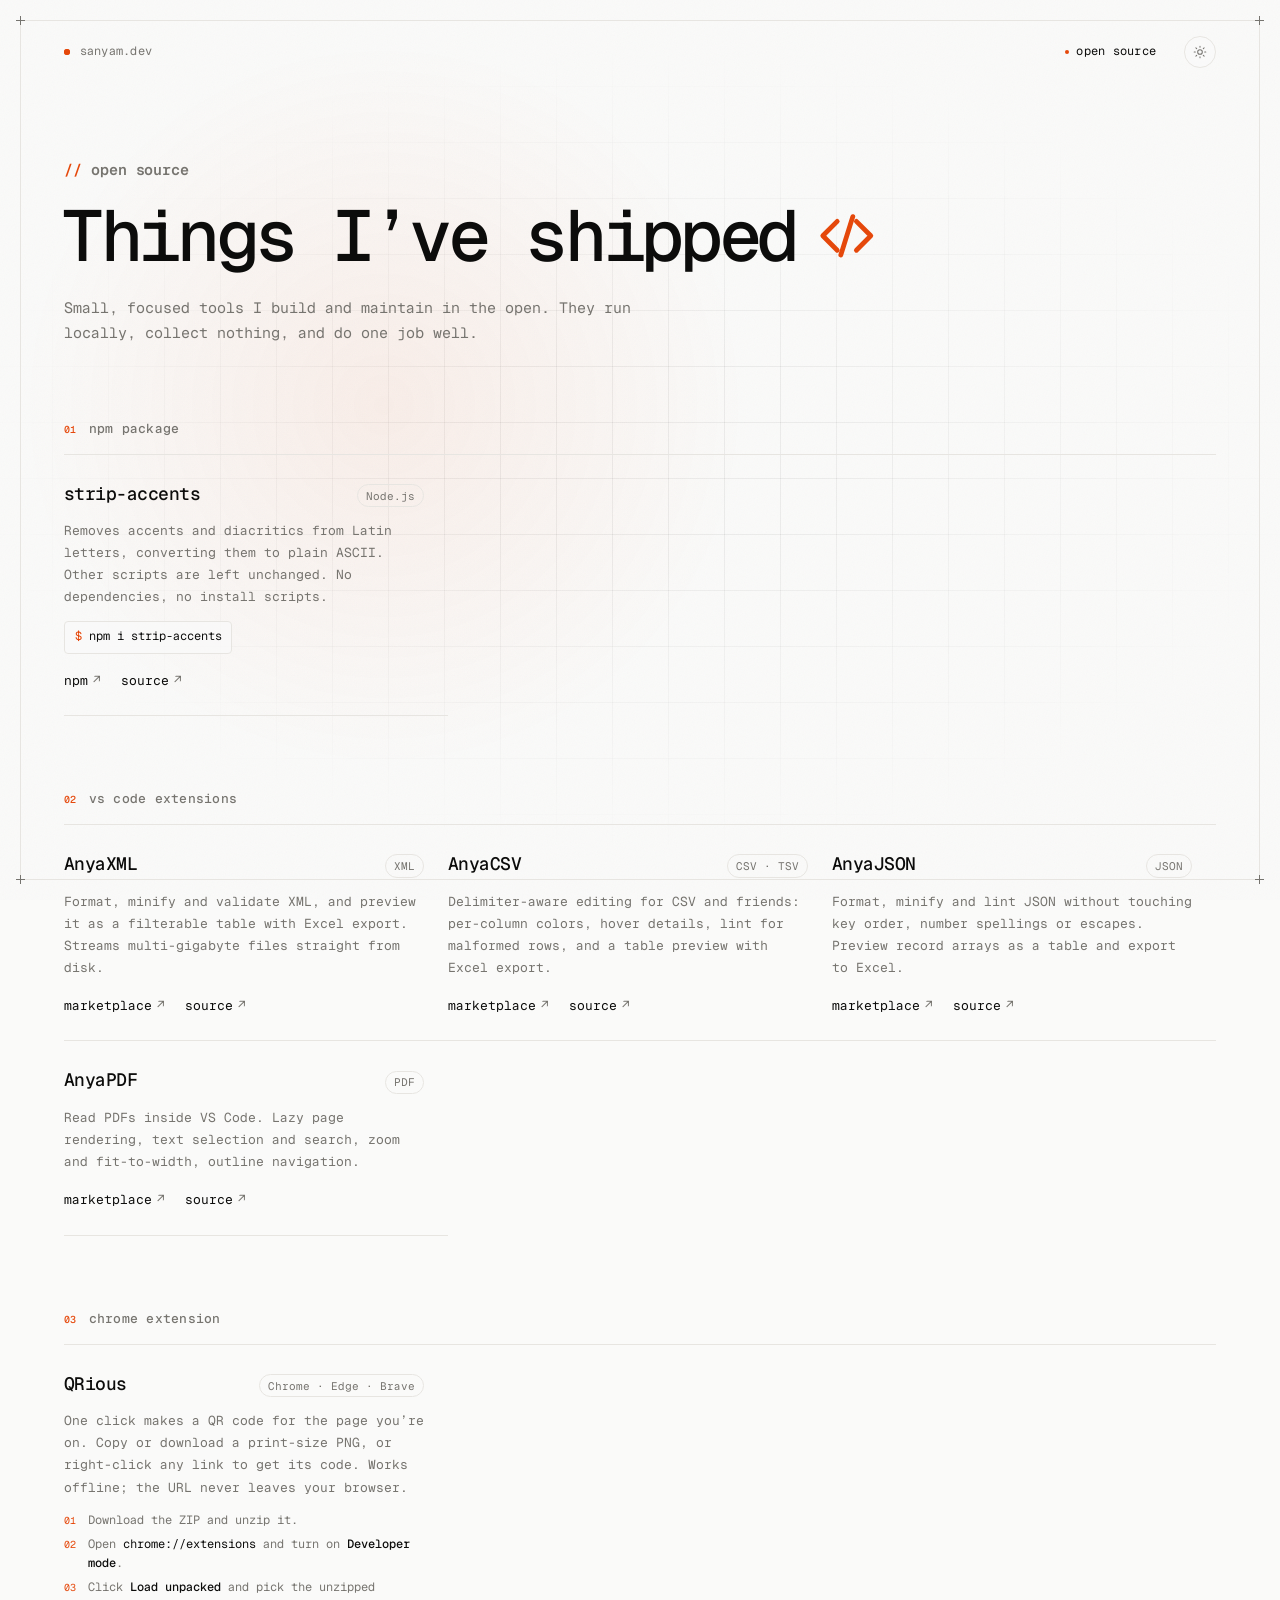
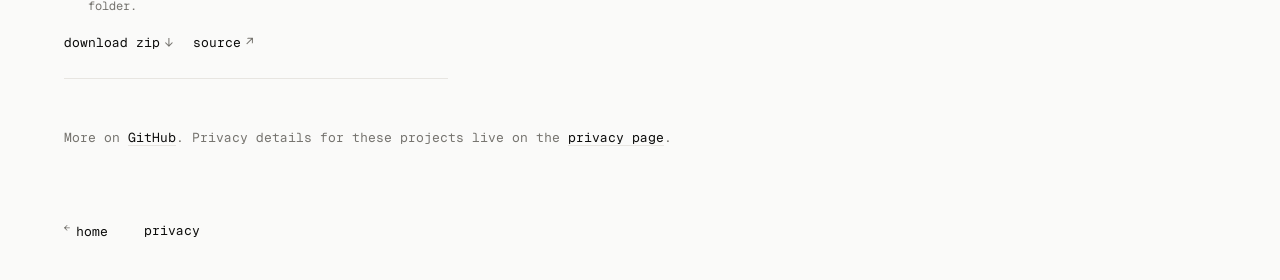
==== commit 6ac02588: "feat: add interactive face animations and icons to homepage and other pages" ====
--- a/open-source/index.html
+++ b/open-source/index.html
@@ -10,15 +10,9 @@
   <meta name="theme-color" content="#fafaf9" media="(prefers-color-scheme: light)" />
   <meta name="theme-color" content="#0a0a0a" media="(prefers-color-scheme: dark)" />
   <link rel="canonical" href="https://sanyam.dev/open-source/" />
-  <link rel="alternate" hreflang="en" href="https://sanyam.dev/open-source/" />
-  <link rel="alternate" hreflang="hi" href="https://sanyam.dev/hi/open-source/" />
-  <link rel="alternate" hreflang="fr" href="https://sanyam.dev/fr/open-source/" />
-  <link rel="alternate" hreflang="x-default" href="https://sanyam.dev/open-source/" />
   <meta property="og:type" content="website" />
   <meta property="og:site_name" content="Sañyam Kumar" />
   <meta property="og:locale" content="en_CA" />
-  <meta property="og:locale:alternate" content="hi_IN" />
-  <meta property="og:locale:alternate" content="fr_CA" />
   <meta property="og:title" content="Open Source — Sañyam Kumar" />
   <meta property="og:description" content="An npm package, VS Code extensions, and a Chrome extension." />
   <meta property="og:url" content="https://sanyam.dev/open-source/" />
@@ -62,11 +56,6 @@
     <a class="mark" href="/" aria-label="sanyam.dev home"><span class="pulse"></span>sanyam.dev</a>
     <div class="topnav">
       <a class="navlink" href="/open-source/" aria-current="page">open source</a>
-      <nav class="langs" aria-label="Language">
-        <a href="/open-source/" lang="en" hreflang="en" aria-label="English" aria-current="true">en</a>
-        <a href="/hi/open-source/" lang="hi" hreflang="hi" aria-label="हिन्दी">हि</a>
-        <a href="/fr/open-source/" lang="fr" hreflang="fr" aria-label="Français">fr</a>
-      </nav>
       <button class="theme-toggle" type="button" aria-label="Toggle dark mode">
         <svg class="icon-sun" viewBox="0 0 24 24" aria-hidden="true">
           <circle cx="12" cy="12" r="4" />
@@ -81,7 +70,11 @@
 
   <main>
     <p class="greeting"><span class="slash">//</span>open source</p>
-    <h1>Things I’ve shipped</h1>
+    <h1>Things I’ve <span class="h1-tail">shipped<svg class="h1-icon code" viewBox="0 0 24 24" aria-hidden="true">
+        <g class="lt"><path d="M8 6l-6 6 6 6" /></g>
+        <g class="sl"><path d="M14.5 4l-5 16" /></g>
+        <g class="gt"><path d="M16 6l6 6-6 6" /></g>
+      </svg></span></h1>
     <p class="lede">
       Small, focused tools I build and maintain in the open. They run locally,
       collect nothing, and do one job well.
--- a/css/main.css
+++ b/css/main.css
@@ -9,6 +9,9 @@
   --accent: #e5480b;
   --glow: rgba(229, 72, 11, 0.07);
   --grain-opacity: 0.035;
+  --shades: 1; /* home portrait wears sunglasses in light mode */
+  --face-glow: drop-shadow(0 0 0 transparent); /* dark mode only: lit by the monitor */
+  --squint: scaleY(0.55); /* light mode only: bare eyes squint at the brightness */
 
   --sans: "Geist", system-ui, -apple-system, "Segoe UI", sans-serif;
   --mono: "Geist Mono", ui-monospace, SFMono-Regular, Menlo, monospace;
@@ -29,6 +32,9 @@
     --accent: #ff7038;
     --glow: rgba(255, 112, 56, 0.075);
     --grain-opacity: 0.05;
+  --shades: 0;
+  --face-glow: drop-shadow(0 0 2px rgba(255, 112, 56, 0.55)) drop-shadow(0 0 7px rgba(255, 112, 56, 0.3));
+  --squint: none;
     color-scheme: dark;
   }
 }
@@ -42,6 +48,9 @@
   --accent: #ff7038;
   --glow: rgba(255, 112, 56, 0.075);
   --grain-opacity: 0.05;
+  --shades: 0;
+  --face-glow: drop-shadow(0 0 2px rgba(255, 112, 56, 0.55)) drop-shadow(0 0 7px rgba(255, 112, 56, 0.3));
+  --squint: none;
   color-scheme: dark;
 }
 
@@ -477,7 +486,7 @@
   .home .topbar,
   .home main > *,
   .home .footer {
-    animation: rise 0.9s cubic-bezier(0.16, 1, 0.3, 1) both;
+    animation: rise 0.9s cubic-bezier(0.16, 1, 0.3, 1) backwards;
   }
 
   .home main > :nth-child(1) { animation-delay: 0.05s; }
@@ -487,7 +496,7 @@
   .home .footer { animation-delay: 0.38s; }
 
   .home .frame {
-    animation: fade 1.2s ease both;
+    animation: fade 1.2s ease backwards;
   }
 
   @keyframes rise {
@@ -628,57 +637,6 @@
   background: var(--accent);
 }
 
-/* Language switcher (en · हि · fr) */
-.langs {
-  display: flex;
-  align-items: center;
-  font-size: 0.75rem;
-  letter-spacing: 0.02em;
-}
-
-.langs a {
-  padding: 0.25rem 0.3rem;
-  color: var(--muted);
-  transition: color 0.2s ease;
-}
-
-.langs a:hover {
-  color: var(--text);
-}
-
-.langs a[aria-current="true"] {
-  color: var(--accent);
-}
-
-/* Hindi: Geist Mono has no Devanagari, so pair it with Noto Sans Devanagari
-   (loaded on the Hindi pages and the 404). Devanagari also breaks apart
-   when letter-spaced. */
-:lang(hi) {
-  --mono: "Geist Mono", "Noto Sans Devanagari", ui-monospace, SFMono-Regular, Menlo, monospace;
-  font-family: var(--mono);
-}
-
-html:lang(hi) body * {
-  letter-spacing: 0;
-}
-
-/* Narrow phones: the page heading already names the page */
-@media (max-width: 420px) {
-  .topnav .navlink {
-    display: none;
-  }
-
-  .langs a {
-    padding: 0.6rem 0.3rem;
-  }
-}
-
-@media print {
-  .langs {
-    display: none;
-  }
-}
-
 /* Inner pages (open source, privacy) ****************************** */
 
 .page main {
@@ -966,7 +924,7 @@
 @media (prefers-reduced-motion: no-preference) {
   .page .topbar,
   .page main > * {
-    animation: rise 0.9s cubic-bezier(0.16, 1, 0.3, 1) both;
+    animation: rise 0.9s cubic-bezier(0.16, 1, 0.3, 1) backwards;
   }
 
   .page main > :nth-child(2) { animation-delay: 0.06s; }
@@ -1165,3 +1123,245 @@
   clip: rect(0 0 0 0);
   white-space: nowrap;
 }
+
+/* Headline icons ****************************** */
+
+/* Small animated line icon that sits beside a page's h1 */
+.h1-icon {
+  width: 0.8em;
+  height: 0.8em;
+  margin-left: 0.3em;
+  vertical-align: -0.05em;
+  fill: none;
+  stroke: var(--accent);
+  stroke-width: 2;
+  stroke-linecap: round;
+  stroke-linejoin: round;
+  overflow: visible;
+}
+
+/* Keep the icon on the same line as the last word */
+.h1-tail {
+  white-space: nowrap;
+}
+
+/* Home: a line portrait beside the name, a touch bigger so the face reads */
+.home h1 .h1-icon {
+  width: 0.75em;
+  height: 0.75em;
+  margin-left: 0.2em;
+  vertical-align: -0.04em;
+  stroke-width: 1.25;
+}
+
+/* Cursor on the face: the glasses come off (no fingerprints, please).
+   In light mode the eyes squint at the brightness. */
+.h1-icon.face {
+  cursor: grab; /* open hand, all five fingers */
+  /* Press-and-hold on touch screens: no text selection, callout or scrolling */
+  -webkit-touch-callout: none;
+  user-select: none;
+  touch-action: none;
+  transition: filter 0.4s ease;
+}
+
+/* Glasses off: the whole page goes soft, as a near-sighted person sees it.
+   Only the portrait stays sharp. */
+.home .topbar,
+.home .frame,
+.home .backdrop .grid,
+.home main > :not(h1),
+.home h1 .name,
+.home .footer {
+  transition: filter 0.4s ease;
+}
+
+.myopic .topbar,
+.myopic .frame,
+.myopic .backdrop .grid,
+.myopic main > :not(h1),
+.myopic h1 .name,
+.myopic .footer {
+  filter: blur(3px);
+}
+
+/* Dark mode: a soft glow while hovering, as if lit by the monitor */
+.h1-icon.face.hover {
+  filter: var(--face-glow);
+}
+
+.h1-icon.face .glasses {
+  transform-box: fill-box;
+  transform-origin: 50% 50%;
+  transition: transform 0.45s cubic-bezier(0.34, 1.3, 0.64, 1), opacity 0.3s ease;
+}
+
+.h1-icon.face.bare .glasses {
+  transform: translateY(3.5px) rotate(-6deg);
+  opacity: 0;
+  transition: transform 0.4s cubic-bezier(0.55, 0, 0.75, 0.6), opacity 0.3s ease 0.1s;
+}
+
+/* Sunglasses in light mode: tinted lenses with a glint, eyes hidden behind */
+.h1-icon.face .lens {
+  fill: var(--accent);
+  fill-opacity: var(--shades);
+}
+
+.h1-icon.face .glint {
+  stroke: var(--bg);
+  stroke-width: 0.8;
+  opacity: var(--shades);
+}
+
+.h1-icon.face .look {
+  opacity: calc(1 - var(--shades));
+}
+
+.h1-icon.face.bare .look {
+  opacity: 1;
+}
+
+.h1-icon.face .eyes circle {
+  transform-box: fill-box;
+  transform-origin: 50% 50%;
+  transition: transform 0.3s ease;
+}
+
+.h1-icon.face.bare .eyes circle {
+  transform: var(--squint);
+  transition-delay: 0.2s;
+}
+
+.h1-icon.face .hair,
+.h1-icon.face .eyes {
+  fill: var(--accent);
+  stroke: none;
+}
+
+@media (prefers-reduced-motion: no-preference) {
+  .h1-icon g {
+    transform-box: fill-box;
+  }
+
+  /* Home: a side-eye glance with a raised brow, then a blink */
+  .h1-icon.face .eyes {
+    transform-origin: 50% 50%;
+    animation: glance 6s ease-in-out 1s infinite;
+  }
+  /* Cursor arrives on the face: a small, polite nod (once per visit) */
+  .h1-icon.face.hover {
+    transform-origin: 50% 100%;
+    animation: nod 0.5s ease-in-out;
+  }
+  .h1-icon.face .brows {
+    animation: brow 6s ease-in-out 1s infinite;
+  }
+
+  /* Eyes follow the cursor (set from script.js); the idle glance yields to it */
+  .h1-icon.face .look {
+    transition: transform 0.18s ease-out, opacity 0.3s ease;
+  }
+  .h1-icon.face.peek .look {
+    transition-duration: 0.4s;
+  }
+  .h1-icon.face.tracking .eyes,
+  .h1-icon.face.peek .eyes {
+    animation-name: blink;
+  }
+
+  /* Cursor at rest: eyes drift slowly into eye contact (set from script.js) */
+  .h1-icon.face.happy .look {
+    transition-duration: 0.5s;
+  }
+
+  /* 404: the torn halves keep pulling apart and drifting back together */
+  .h1-icon.broken g {
+    animation: 2.4s cubic-bezier(0.65, 0, 0.35, 1) infinite;
+  }
+  .h1-icon.broken .half-a {
+    transform-origin: 0% 100%;
+    animation-name: tear-a;
+  }
+  .h1-icon.broken .half-b {
+    transform-origin: 100% 0%;
+    animation-name: tear-b;
+  }
+
+  /* Open source: brackets breathe out while the slash swings */
+  .h1-icon.code g {
+    transform-origin: 50% 50%;
+    animation: 2.4s cubic-bezier(0.65, 0, 0.35, 1) infinite;
+  }
+  .h1-icon.code .lt { animation-name: code-lt; }
+  .h1-icon.code .gt { animation-name: code-gt; }
+  .h1-icon.code .sl { animation-name: code-sl; }
+
+  /* Privacy: the shackle lifts open, then snaps shut */
+  .h1-icon.lock .shackle {
+    animation: shackle 3s cubic-bezier(0.65, 0, 0.35, 1) infinite;
+  }
+  .h1-icon.lock .body {
+    transform-origin: 50% 100%;
+    animation: lock-click 3s ease-out infinite;
+  }
+}
+
+@keyframes glance {
+  0%, 20%, 52%, 100% { transform: translateX(0) scaleY(1); }
+  28%, 46% { transform: translateX(0.7px) scaleY(1); }
+  64% { transform: translateX(0) scaleY(1); }
+  67% { transform: translateX(0) scaleY(0.1); }
+  70% { transform: translateX(0) scaleY(1); }
+}
+
+@keyframes blink {
+  0%, 64%, 70%, 100% { transform: scaleY(1); }
+  67% { transform: scaleY(0.1); }
+}
+
+@keyframes nod {
+  0%, 100% { transform: translateY(0) rotate(0); }
+  40% { transform: translateY(0.03em) rotate(2.5deg); }
+  70% { transform: translateY(-0.01em) rotate(-0.5deg); }
+}
+
+@keyframes brow {
+  0%, 26%, 50%, 100% { transform: translateY(0); }
+  32%, 44% { transform: translateY(-0.7px); }
+}
+
+@keyframes tear-a {
+  0%, 100% { transform: translate(0, 0) rotate(0); }
+  40%, 60% { transform: translate(-0.5px, -2px) rotate(-8deg); }
+}
+
+@keyframes tear-b {
+  0%, 100% { transform: translate(0, 0) rotate(0); }
+  40%, 60% { transform: translate(0.5px, 2px) rotate(6deg); }
+}
+
+@keyframes code-lt {
+  0%, 100% { transform: translateX(0); }
+  40%, 60% { transform: translateX(-2px); }
+}
+
+@keyframes code-gt {
+  0%, 100% { transform: translateX(0); }
+  40%, 60% { transform: translateX(2px); }
+}
+
+@keyframes code-sl {
+  0%, 100% { transform: rotate(0); }
+  40%, 60% { transform: rotate(-20deg); }
+}
+
+@keyframes shackle {
+  0%, 15%, 75%, 100% { transform: translateY(0); }
+  35%, 60% { transform: translateY(-3px); }
+}
+
+@keyframes lock-click {
+  0%, 74%, 84%, 100% { transform: scaleY(1); }
+  78% { transform: scaleY(0.94); }
+}
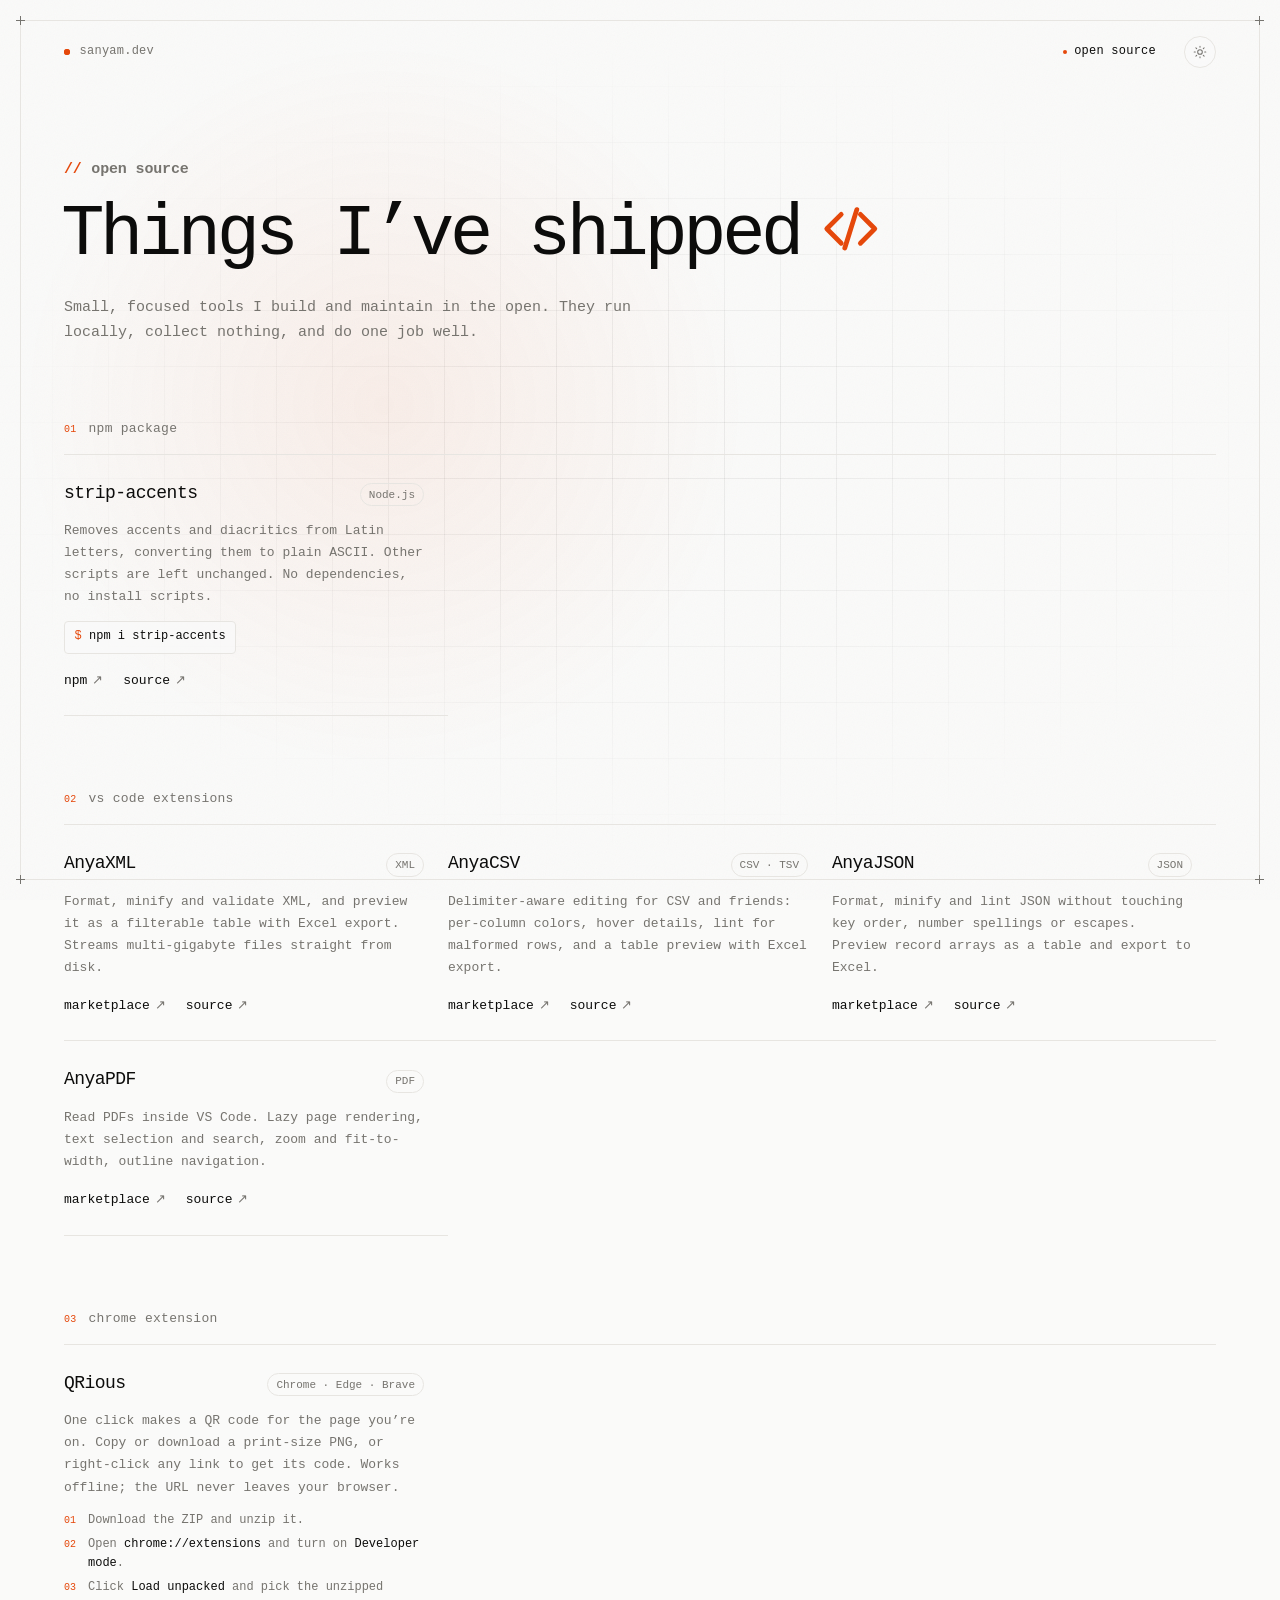
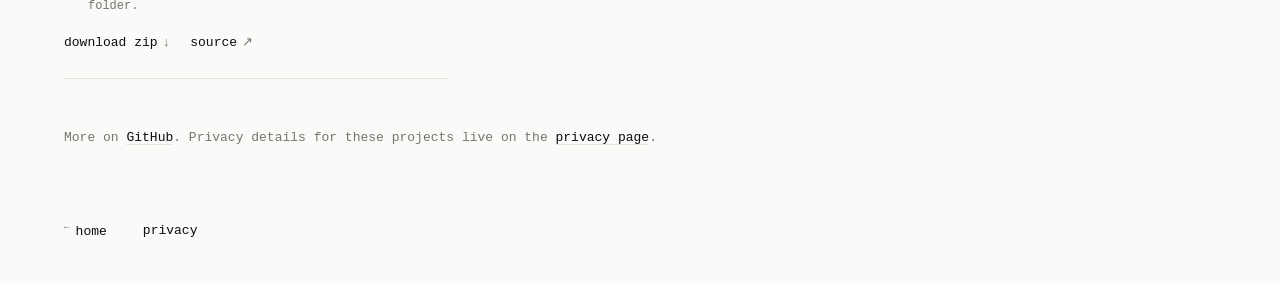
==== commit 3bff622f: "feat: implement Content Security Policy and touch-action for improved security and user experience" ====
--- a/open-source/index.html
+++ b/open-source/index.html
@@ -3,7 +3,8 @@
 
 <head>
   <meta charset="utf-8" />
-  <meta name="viewport" content="width=device-width, initial-scale=1" />
+  <meta name="viewport" content="width=device-width, initial-scale=1, maximum-scale=1, user-scalable=no" />
+  <meta http-equiv="Content-Security-Policy" content="default-src 'self'; script-src 'self' 'sha256-eQUGtPhNb5aJUjCQH5fNO0NZJ8KZQ/fn9OC6A8GYph0='; style-src 'self' https://fonts.googleapis.com; font-src 'self' https://fonts.gstatic.com; img-src 'self' data:; connect-src 'self'; object-src 'none'; base-uri 'self'; form-action 'none'; upgrade-insecure-requests" />
   <title>Open Source | Sañyam Kumar</title>
   <meta name="description" content="Open-source projects by Sañyam Kumar: an npm package, VS Code extensions, and a Chrome extension." />
   <meta name="color-scheme" content="light dark" />
--- a/css/main.css
+++ b/css/main.css
@@ -77,6 +77,7 @@
 
 html {
   -webkit-text-size-adjust: 100%;
+  touch-action: pan-x pan-y; /* no pinch or double-tap zoom; taps stay instant */
 }
 
 body {
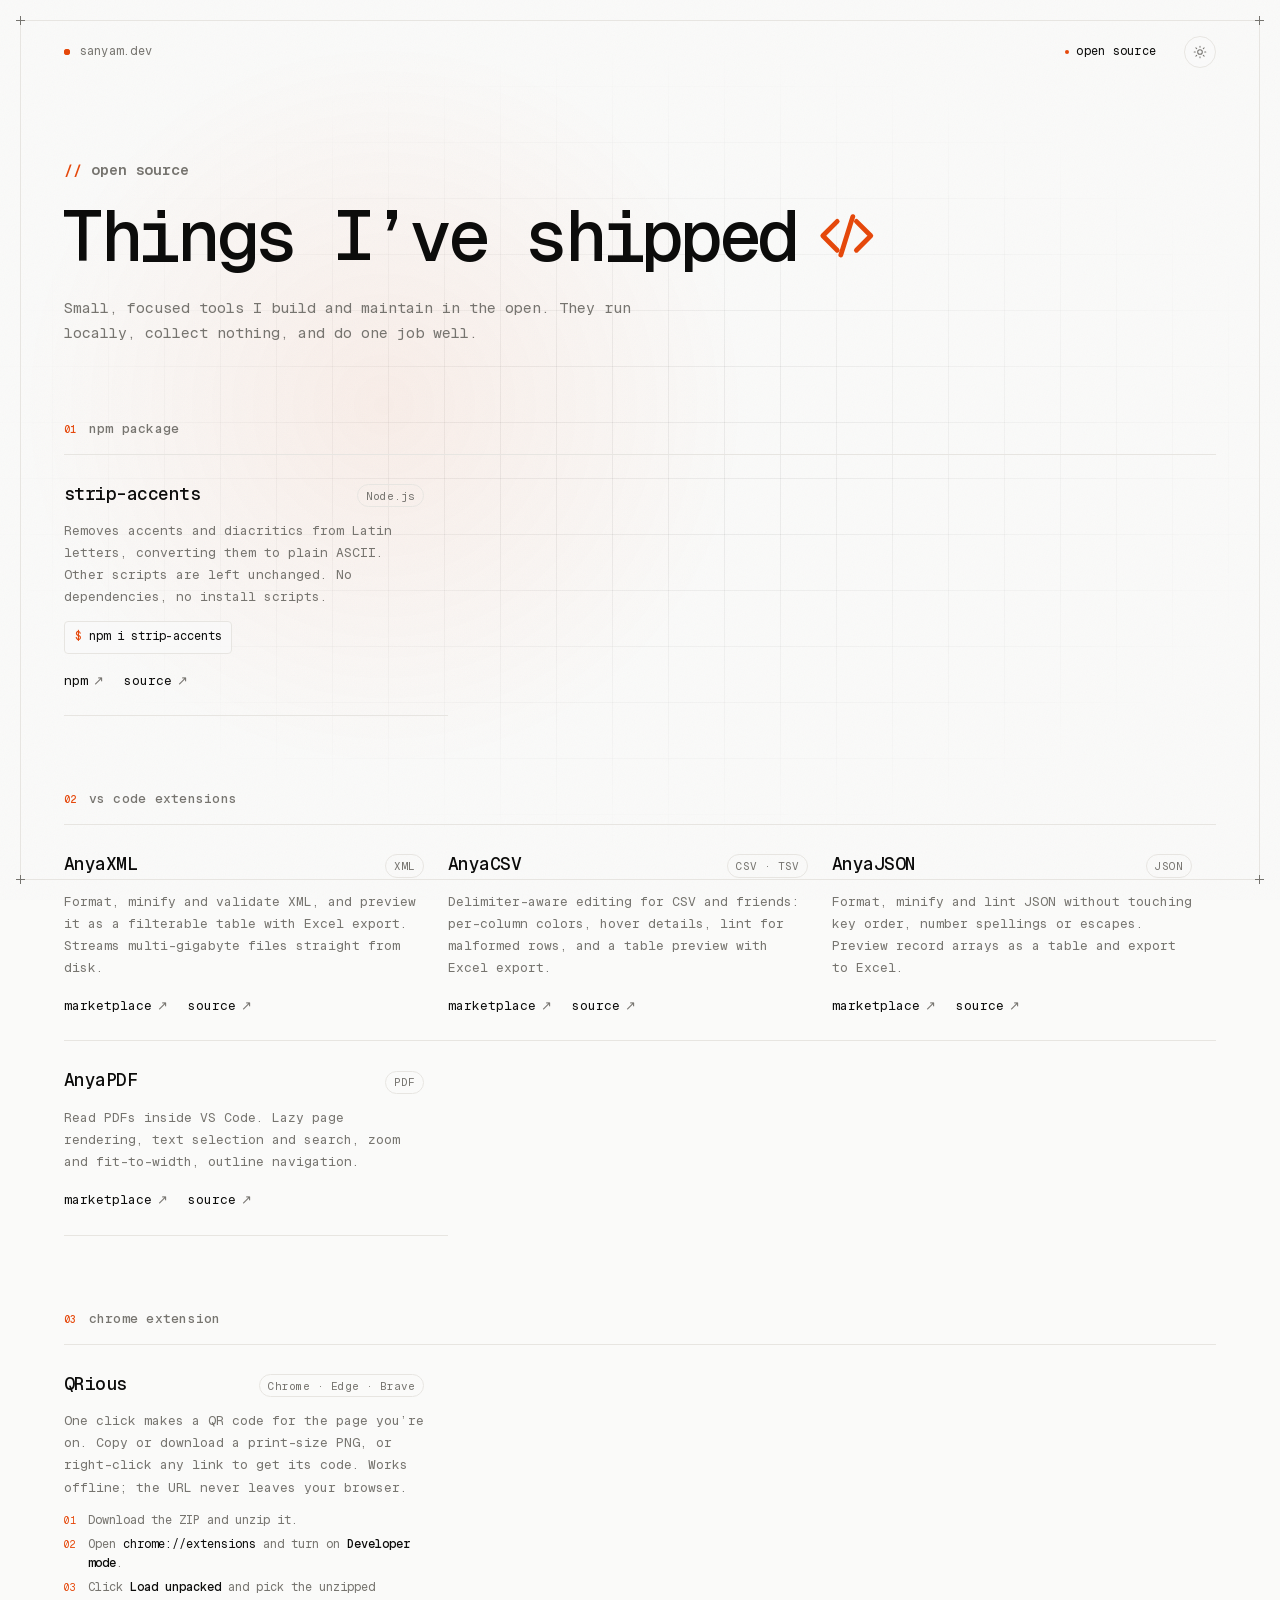
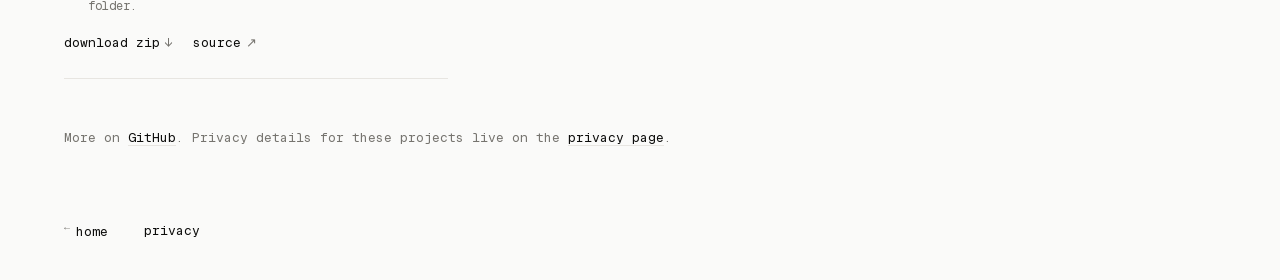
==== commit 68fdf7c9: "Refactor code structure for improved readability and maintainability" ====
--- a/open-source/index.html
+++ b/open-source/index.html
@@ -3,8 +3,8 @@
 
 <head>
   <meta charset="utf-8" />
-  <meta name="viewport" content="width=device-width, initial-scale=1, maximum-scale=1, user-scalable=no" />
-  <meta http-equiv="Content-Security-Policy" content="default-src 'self'; script-src 'self' 'sha256-eQUGtPhNb5aJUjCQH5fNO0NZJ8KZQ/fn9OC6A8GYph0='; style-src 'self' https://fonts.googleapis.com; font-src 'self' https://fonts.gstatic.com; img-src 'self' data:; connect-src 'self'; object-src 'none'; base-uri 'self'; form-action 'none'; upgrade-insecure-requests" />
+  <meta name="viewport" content="width=device-width, initial-scale=1" />
+  <meta http-equiv="Content-Security-Policy" content="default-src 'self'; script-src 'self' 'sha256-eQUGtPhNb5aJUjCQH5fNO0NZJ8KZQ/fn9OC6A8GYph0='; style-src 'self'; font-src 'self'; img-src 'self' data:; connect-src 'self'; object-src 'none'; base-uri 'self'; form-action 'none'; upgrade-insecure-requests" />
   <title>Open Source | Sañyam Kumar</title>
   <meta name="description" content="Open-source projects by Sañyam Kumar: an npm package, VS Code extensions, and a Chrome extension." />
   <meta name="color-scheme" content="light dark" />
@@ -37,9 +37,7 @@
     } catch (e) {}
   </script>
 
-  <link rel="preconnect" href="https://fonts.googleapis.com" />
-  <link rel="preconnect" href="https://fonts.gstatic.com" crossorigin />
-  <link href="https://fonts.googleapis.com/css2?family=Geist+Mono:wght@300..600&display=swap" rel="stylesheet" />
+  <link rel="preload" href="../fonts/geist-mono-latin.woff2" as="font" type="font/woff2" crossorigin />
   <link rel="stylesheet" href="../css/main.css" />
 </head>
 
@@ -204,7 +202,7 @@
     </nav>
   </footer>
 
-  <script src="../script.js"></script>
+  <script src="../script.js" defer></script>
 </body>
 
 </html>
--- a/css/main.css
+++ b/css/main.css
@@ -1,3 +1,13 @@
+/* Geist Mono (SIL OFL 1.1, see /fonts/OFL.txt), self-hosted: latin subset, weights 300-600 */
+@font-face {
+  font-family: "Geist Mono";
+  font-style: normal;
+  font-weight: 300 600;
+  font-display: swap;
+  src: url("../fonts/geist-mono-latin.woff2") format("woff2");
+  unicode-range: U+0000-00FF, U+0131, U+0152-0153, U+02BB-02BC, U+02C6, U+02DA, U+02DC, U+0304, U+0308, U+0329, U+2000-206F, U+20AC, U+2122, U+2191, U+2193, U+2212, U+2215, U+FEFF, U+FFFD;
+}
+
 /* Tokens ****************************** */
 
 :root {
@@ -77,7 +87,7 @@
 
 html {
   -webkit-text-size-adjust: 100%;
-  touch-action: pan-x pan-y; /* no pinch or double-tap zoom; taps stay instant */
+  touch-action: manipulation; /* no double-tap delay; pinch zoom still works */
 }
 
 body {
